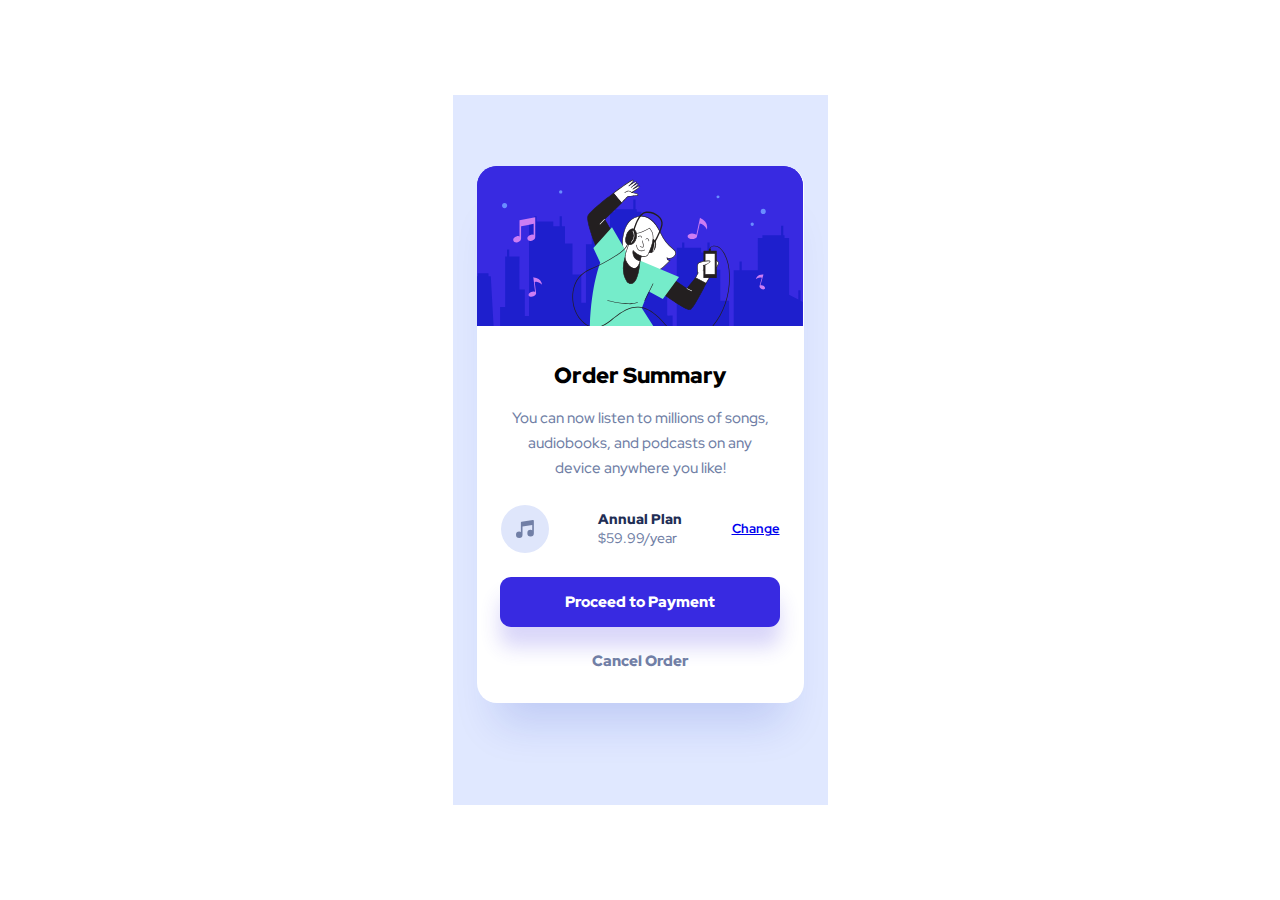
==== order-summery/index.html @ 26d9628e "Add files via upload" ====
<!DOCTYPE html>
<html lang="en">
  <head>
    <meta charset="UTF-8" />
    <meta http-equiv="X-UA-Compatible" content="IE=edge" />
    <meta name="viewport" content="width=device-width, initial-scale=1.0" />
    <!--<link rel="stylesheet" href="styleorder.css" />-->
    <link rel="preconnect" href="https://fonts.googleapis.com" />
    <link rel="preconnect" href="https://fonts.gstatic.com" crossorigin />
    <link
      href="https://fonts.googleapis.com/css2?family=Red+Hat+Display:wght@500;700;900&display=swap"
      rel="stylesheet"
    />

    <link rel="stylesheet" href="styleorder.css" />
    <title>o>rder-summary-component</title>
    <link href="images/favicon-32x32.png" rel="icon" type="image/x-icon" />
  </head>
  <body>
    <section>
      <div class="main-container">
        <img
          class="header-img"
          src="images/illustration-hero.svg"
          alt="hero photo"
        />

        <h1>Order Summary</h1>
        <p>
          You can now listen to millions of songs, audiobooks, and podcasts on
          any device anywhere you like!
        </p>
        <div class="plan-container">
          <img src="images/icon-music.svg" alt="music icon" />
          <div class="annual-plan">
            <h2>Annual Plan</h2>
            <h3>$59.99/year</h3>
          </div>
          <a class="change-link" href="#">Change</a>
        </div>
        <div class="payment-container">
          <a class="payment">Proceed to Payment</a>
        </div>
        <h2 class="order">Cancel Order</h2>
      </div>
    </section>
  </body>
</html>
---- order-summery/styleorder.css ----
* {
  margin: 0;
  padding: 0;
  box-sizing: border-box;
}

html {
  font-size: 62.5%;
}
body {
  font-family: "Red Hat Display";
  font-weight: 500;
  min-height: 100vh;
  display: flex;
  justify-content: center;
  align-items: center;
}

section {
  width: 37.5rem;
  height: 71rem;
  padding: 71px 24px;
  background-color: #e0e8ff;
}
.main-container {
  background-color: #fff;
  border-radius: 2rem;
  box-shadow: 0 4rem 4rem -2rem rgba(13, 48, 189, 0.1518);
}

.header-img {
  max-width: 100%;
  background: #382ae1;
  border-radius: 2rem 2rem 0 0;
}
h1 {
  font-weight: 900;
  font-size: 2.2rem;
  line-height: 2.9rem;
  text-align: center;
  margin: 3.2rem 3.2rem 1.6rem 3.2rem;
}
p {
  font-weight: 500;
  font-size: 1.5rem;
  line-height: 2.5rem;
  color: #717fa6;
  text-align: center;
  margin: 0 3.2rem;
}
.plan-container {
  display: flex;
  justify-content: space-between;
  align-items: center;
  margin: 2.4rem;
}
.plan-container h2 {
  font-weight: 900;
  font-size: 1.4rem;
  line-height: 1.9rem;
  color: #1f2e55;
}
.plan-container h3 {
  font-weight: 500;
  font-size: 1.4rem;
  line-height: 1.9rem;
  color: #717fa6;
}
.change-link {
  font-weight: 700;
  font-size: 1.3rem;
  line-height: 1.7rem;
  text-decoration-line: underline;
}
.payment-container {
  text-align: center;
  margin-bottom: 2.4rem;
}
.payment {
  display: inline-block;
  text-align: center;
  font-weight: 900;
  font-size: 1.5rem;
  line-height: 2rem;
  color: #fff;
  background-color: #382ae1;
  box-shadow: 0px 20px 20px rgba(56, 42, 225, 0.190291);
  padding: 1.5rem 6.5rem;
  border-radius: 1.1rem;
}
.order {
  font-weight: 900;
  font-size: 1.5rem;
  line-height: 2rem;
  color: #717fa6;
  padding-bottom: 3.2rem;
  text-align: center;
}

@media (min-width: 1440px) {
  section {
    width: 144rem;
    height: 90rem;
    padding: 10.2rem 49.5rem 10.1rem 49.5rem;
  }
}
---- order-summery/styleorder.css ----
* {
  margin: 0;
  padding: 0;
  box-sizing: border-box;
}

html {
  font-size: 62.5%;
}
body {
  font-family: "Red Hat Display";
  font-weight: 500;
  min-height: 100vh;
  display: flex;
  justify-content: center;
  align-items: center;
}

section {
  width: 37.5rem;
  height: 71rem;
  padding: 71px 24px;
  background-color: #e0e8ff;
}
.main-container {
  background-color: #fff;
  border-radius: 2rem;
  box-shadow: 0 4rem 4rem -2rem rgba(13, 48, 189, 0.1518);
}

.header-img {
  max-width: 100%;
  background: #382ae1;
  border-radius: 2rem 2rem 0 0;
}
h1 {
  font-weight: 900;
  font-size: 2.2rem;
  line-height: 2.9rem;
  text-align: center;
  margin: 3.2rem 3.2rem 1.6rem 3.2rem;
}
p {
  font-weight: 500;
  font-size: 1.5rem;
  line-height: 2.5rem;
  color: #717fa6;
  text-align: center;
  margin: 0 3.2rem;
}
.plan-container {
  display: flex;
  justify-content: space-between;
  align-items: center;
  margin: 2.4rem;
}
.plan-container h2 {
  font-weight: 900;
  font-size: 1.4rem;
  line-height: 1.9rem;
  color: #1f2e55;
}
.plan-container h3 {
  font-weight: 500;
  font-size: 1.4rem;
  line-height: 1.9rem;
  color: #717fa6;
}
.change-link {
  font-weight: 700;
  font-size: 1.3rem;
  line-height: 1.7rem;
  text-decoration-line: underline;
}
.payment-container {
  text-align: center;
  margin-bottom: 2.4rem;
}
.payment {
  display: inline-block;
  text-align: center;
  font-weight: 900;
  font-size: 1.5rem;
  line-height: 2rem;
  color: #fff;
  background-color: #382ae1;
  box-shadow: 0px 20px 20px rgba(56, 42, 225, 0.190291);
  padding: 1.5rem 6.5rem;
  border-radius: 1.1rem;
}
.order {
  font-weight: 900;
  font-size: 1.5rem;
  line-height: 2rem;
  color: #717fa6;
  padding-bottom: 3.2rem;
  text-align: center;
}

@media (min-width: 1440px) {
  section {
    width: 144rem;
    height: 90rem;
    padding: 10.2rem 49.5rem 10.1rem 49.5rem;
  }
}
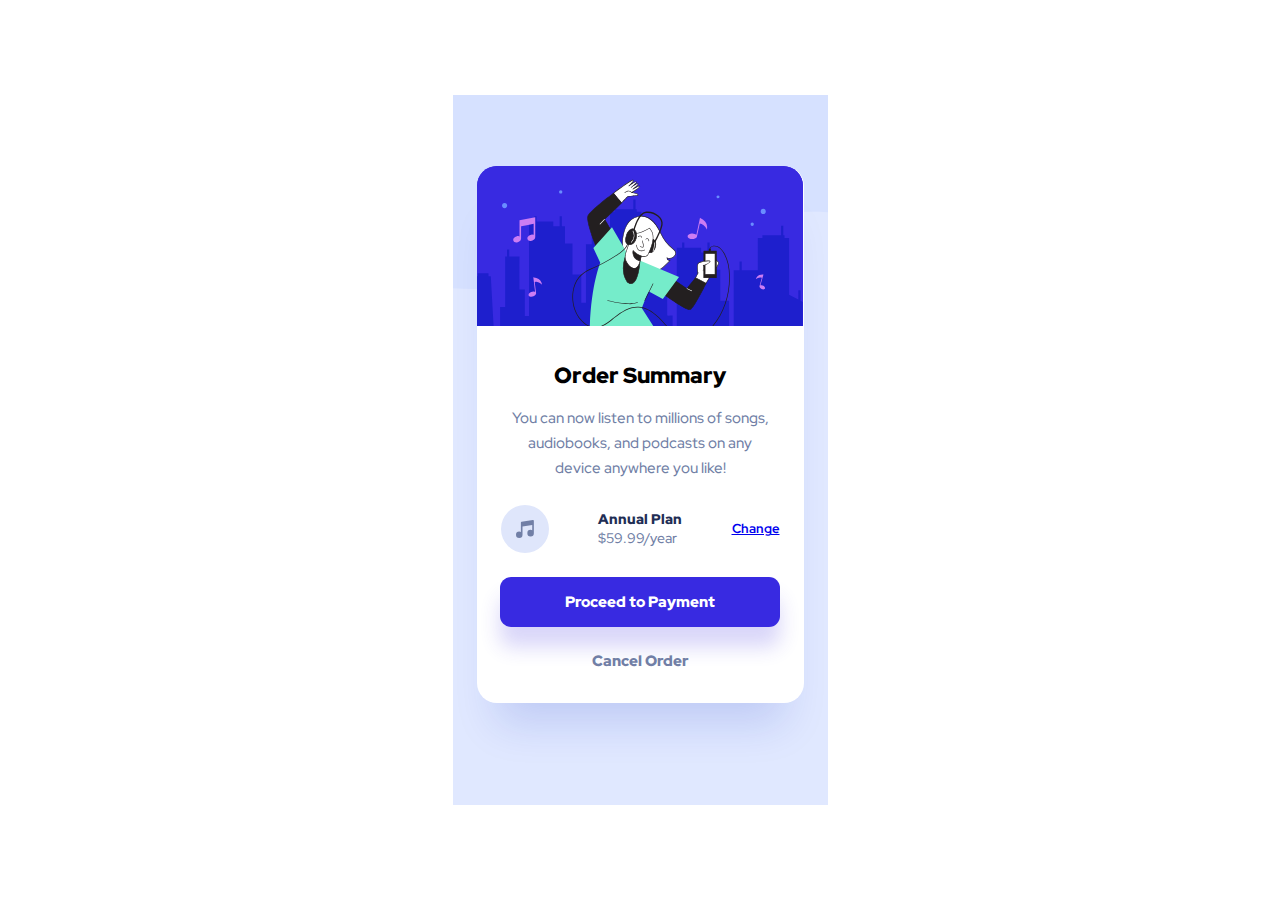
==== commit 575976bf: "Add files via upload" ====
--- a/order-summery/index.html
+++ b/order-summery/index.html
@@ -38,6 +38,7 @@
           </div>
           <a class="change-link" href="#">Change</a>
         </div>
+
         <div class="payment-container">
           <a class="payment">Proceed to Payment</a>
         </div>
--- a/order-summery/styleorder.css
+++ b/order-summery/styleorder.css
@@ -20,7 +20,9 @@
   width: 37.5rem;
   height: 71rem;
   padding: 71px 24px;
-  background-color: #e0e8ff;
+
+  background: rgb(224, 232, 255) url("images/pattern-background-mobile.svg")
+    no-repeat;
 }
 .main-container {
   background-color: #fff;
@@ -72,10 +74,15 @@
   line-height: 1.7rem;
   text-decoration-line: underline;
 }
+.change-link:hover,
+.change-link:active {
+  color: #766cf1;
+}
 .payment-container {
   text-align: center;
   margin-bottom: 2.4rem;
 }
+
 .payment {
   display: inline-block;
   text-align: center;
@@ -87,6 +94,11 @@
   box-shadow: 0px 20px 20px rgba(56, 42, 225, 0.190291);
   padding: 1.5rem 6.5rem;
   border-radius: 1.1rem;
+}
+.payment:hover,
+.payment:active {
+  background: #766cf1;
+  cursor: pointer;
 }
 .order {
   font-weight: 900;
@@ -102,5 +114,29 @@
     width: 144rem;
     height: 90rem;
     padding: 10.2rem 49.5rem 10.1rem 49.5rem;
+    background: url("images/pattern-background-desktop.svg") no-repeat;
+    background-color: rgb(224, 232, 255);
+  }
+  h1 {
+    font-weight: 900;
+    font-size: 2.8rem;
+    line-height: 3.7rem;
+  }
+  p {
+    font-size: 1.6rem;
+    line-height: 2.6rem;
+    margin: 0 4.8rem;
+  }
+  .plan-container {
+    margin: 4.8rem;
+  }
+  .plan-container h2,
+  h3 {
+    font-size: 1.6rem;
+    line-height: 2.1rem;
+  }
+  .change-link {
+    font-size: 1.4rem;
+    line-height: 1.9rem;
   }
 }
--- a/order-summery/styleorder.css
+++ b/order-summery/styleorder.css
@@ -20,7 +20,9 @@
   width: 37.5rem;
   height: 71rem;
   padding: 71px 24px;
-  background-color: #e0e8ff;
+
+  background: rgb(224, 232, 255) url("images/pattern-background-mobile.svg")
+    no-repeat;
 }
 .main-container {
   background-color: #fff;
@@ -72,10 +74,15 @@
   line-height: 1.7rem;
   text-decoration-line: underline;
 }
+.change-link:hover,
+.change-link:active {
+  color: #766cf1;
+}
 .payment-container {
   text-align: center;
   margin-bottom: 2.4rem;
 }
+
 .payment {
   display: inline-block;
   text-align: center;
@@ -87,6 +94,11 @@
   box-shadow: 0px 20px 20px rgba(56, 42, 225, 0.190291);
   padding: 1.5rem 6.5rem;
   border-radius: 1.1rem;
+}
+.payment:hover,
+.payment:active {
+  background: #766cf1;
+  cursor: pointer;
 }
 .order {
   font-weight: 900;
@@ -102,5 +114,29 @@
     width: 144rem;
     height: 90rem;
     padding: 10.2rem 49.5rem 10.1rem 49.5rem;
+    background: url("images/pattern-background-desktop.svg") no-repeat;
+    background-color: rgb(224, 232, 255);
+  }
+  h1 {
+    font-weight: 900;
+    font-size: 2.8rem;
+    line-height: 3.7rem;
+  }
+  p {
+    font-size: 1.6rem;
+    line-height: 2.6rem;
+    margin: 0 4.8rem;
+  }
+  .plan-container {
+    margin: 4.8rem;
+  }
+  .plan-container h2,
+  h3 {
+    font-size: 1.6rem;
+    line-height: 2.1rem;
+  }
+  .change-link {
+    font-size: 1.4rem;
+    line-height: 1.9rem;
   }
 }
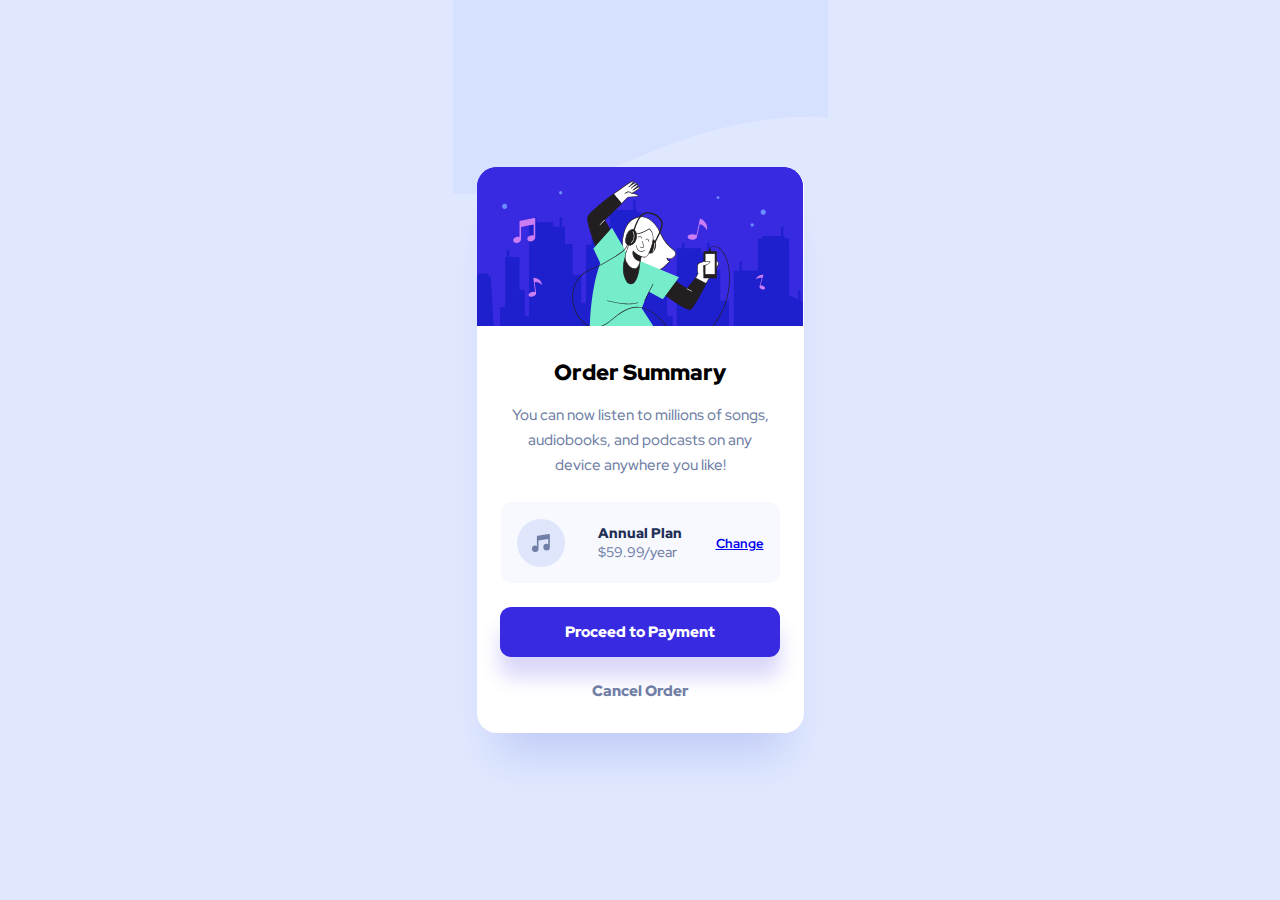
==== commit ade3ce48: "remove section tag and replaced h2 whith a tag at order class" ====
--- a/order-summery/index.html
+++ b/order-summery/index.html
@@ -17,33 +17,31 @@
     <link href="images/favicon-32x32.png" rel="icon" type="image/x-icon" />
   </head>
   <body>
-    <section>
-      <div class="main-container">
-        <img
-          class="header-img"
-          src="images/illustration-hero.svg"
-          alt="hero photo"
-        />
+    <div class="main-container">
+      <img
+        class="header-img"
+        src="images/illustration-hero.svg"
+        alt="hero photo"
+      />
 
-        <h1>Order Summary</h1>
-        <p>
-          You can now listen to millions of songs, audiobooks, and podcasts on
-          any device anywhere you like!
-        </p>
-        <div class="plan-container">
-          <img src="images/icon-music.svg" alt="music icon" />
-          <div class="annual-plan">
-            <h2>Annual Plan</h2>
-            <h3>$59.99/year</h3>
-          </div>
-          <a class="change-link" href="#">Change</a>
+      <h1>Order Summary</h1>
+      <p>
+        You can now listen to millions of songs, audiobooks, and podcasts on any
+        device anywhere you like!
+      </p>
+      <div class="plan-container">
+        <img src="images/icon-music.svg" alt="music icon" />
+        <div class="annual-plan">
+          <h2>Annual Plan</h2>
+          <h3>$59.99/year</h3>
         </div>
+        <a class="change-link" href="#">Change</a>
+      </div>
 
-        <div class="payment-container">
-          <a class="payment">Proceed to Payment</a>
-        </div>
-        <h2 class="order">Cancel Order</h2>
+      <div class="payment-container">
+        <a class="payment">Proceed to Payment</a>
       </div>
-    </section>
+      <a class="order">Cancel Order</a>
+    </div>
   </body>
 </html>
--- a/order-summery/styleorder.css
+++ b/order-summery/styleorder.css
@@ -14,17 +14,15 @@
   display: flex;
   justify-content: center;
   align-items: center;
+  background: rgb(224, 232, 255) url("images/pattern-background-mobile.svg")
+    no-repeat 50% 0;
+}
+img {
+  display: block;
 }
 
-section {
-  width: 37.5rem;
-  height: 71rem;
-  padding: 71px 24px;
-
-  background: rgb(224, 232, 255) url("images/pattern-background-mobile.svg")
-    no-repeat;
-}
 .main-container {
+  width: 32.7rem;
   background-color: #fff;
   border-radius: 2rem;
   box-shadow: 0 4rem 4rem -2rem rgba(13, 48, 189, 0.1518);
@@ -55,6 +53,9 @@
   justify-content: space-between;
   align-items: center;
   margin: 2.4rem;
+  padding: 1.7rem 1.6rem 1.6rem 1.6rem;
+  background: #f7f9ff;
+  border-radius: 11px;
 }
 .plan-container h2 {
   font-weight: 900;
@@ -74,10 +75,7 @@
   line-height: 1.7rem;
   text-decoration-line: underline;
 }
-.change-link:hover,
-.change-link:active {
-  color: #766cf1;
-}
+
 .payment-container {
   text-align: center;
   margin-bottom: 2.4rem;
@@ -101,6 +99,7 @@
   cursor: pointer;
 }
 .order {
+  display: block;
   font-weight: 900;
   font-size: 1.5rem;
   line-height: 2rem;
@@ -110,17 +109,20 @@
 }
 
 @media (min-width: 1440px) {
-  section {
-    width: 144rem;
-    height: 90rem;
-    padding: 10.2rem 49.5rem 10.1rem 49.5rem;
-    background: url("images/pattern-background-desktop.svg") no-repeat;
-    background-color: rgb(224, 232, 255);
+  body {
+    background: rgb(224, 232, 255) url(images/pattern-background-desktop.svg)
+      no-repeat center top;
   }
+
+  .main-container {
+    width: 45rem;
+  }
+
   h1 {
     font-weight: 900;
     font-size: 2.8rem;
     line-height: 3.7rem;
+    margin: 4.5rem 4.8rem 1.7rem 4.8rem;
   }
   p {
     font-size: 1.6rem;
@@ -128,10 +130,11 @@
     margin: 0 4.8rem;
   }
   .plan-container {
-    margin: 4.8rem;
+    padding: 2.5rem 2.4rem;
+    margin: 2rem 4.8rem 3.2rem 4.8rem;
   }
   .plan-container h2,
-  h3 {
+  .plan-container h3 {
     font-size: 1.6rem;
     line-height: 2.1rem;
   }
@@ -139,4 +142,18 @@
     font-size: 1.4rem;
     line-height: 1.9rem;
   }
+  .change-link:hover,
+  .change-link:active {
+    color: #766cf1;
+    text-decoration: none;
+  }
+  .payment-container {
+    margin-bottom: 3.2rem;
+  }
+  .payment {
+    padding: 1.5rem 10.2rem;
+  }
+  .order {
+    padding-bottom: 4.8rem;
+  }
 }
--- a/order-summery/styleorder.css
+++ b/order-summery/styleorder.css
@@ -14,17 +14,15 @@
   display: flex;
   justify-content: center;
   align-items: center;
+  background: rgb(224, 232, 255) url("images/pattern-background-mobile.svg")
+    no-repeat 50% 0;
+}
+img {
+  display: block;
 }
 
-section {
-  width: 37.5rem;
-  height: 71rem;
-  padding: 71px 24px;
-
-  background: rgb(224, 232, 255) url("images/pattern-background-mobile.svg")
-    no-repeat;
-}
 .main-container {
+  width: 32.7rem;
   background-color: #fff;
   border-radius: 2rem;
   box-shadow: 0 4rem 4rem -2rem rgba(13, 48, 189, 0.1518);
@@ -55,6 +53,9 @@
   justify-content: space-between;
   align-items: center;
   margin: 2.4rem;
+  padding: 1.7rem 1.6rem 1.6rem 1.6rem;
+  background: #f7f9ff;
+  border-radius: 11px;
 }
 .plan-container h2 {
   font-weight: 900;
@@ -74,10 +75,7 @@
   line-height: 1.7rem;
   text-decoration-line: underline;
 }
-.change-link:hover,
-.change-link:active {
-  color: #766cf1;
-}
+
 .payment-container {
   text-align: center;
   margin-bottom: 2.4rem;
@@ -101,6 +99,7 @@
   cursor: pointer;
 }
 .order {
+  display: block;
   font-weight: 900;
   font-size: 1.5rem;
   line-height: 2rem;
@@ -110,17 +109,20 @@
 }
 
 @media (min-width: 1440px) {
-  section {
-    width: 144rem;
-    height: 90rem;
-    padding: 10.2rem 49.5rem 10.1rem 49.5rem;
-    background: url("images/pattern-background-desktop.svg") no-repeat;
-    background-color: rgb(224, 232, 255);
+  body {
+    background: rgb(224, 232, 255) url(images/pattern-background-desktop.svg)
+      no-repeat center top;
   }
+
+  .main-container {
+    width: 45rem;
+  }
+
   h1 {
     font-weight: 900;
     font-size: 2.8rem;
     line-height: 3.7rem;
+    margin: 4.5rem 4.8rem 1.7rem 4.8rem;
   }
   p {
     font-size: 1.6rem;
@@ -128,10 +130,11 @@
     margin: 0 4.8rem;
   }
   .plan-container {
-    margin: 4.8rem;
+    padding: 2.5rem 2.4rem;
+    margin: 2rem 4.8rem 3.2rem 4.8rem;
   }
   .plan-container h2,
-  h3 {
+  .plan-container h3 {
     font-size: 1.6rem;
     line-height: 2.1rem;
   }
@@ -139,4 +142,18 @@
     font-size: 1.4rem;
     line-height: 1.9rem;
   }
+  .change-link:hover,
+  .change-link:active {
+    color: #766cf1;
+    text-decoration: none;
+  }
+  .payment-container {
+    margin-bottom: 3.2rem;
+  }
+  .payment {
+    padding: 1.5rem 10.2rem;
+  }
+  .order {
+    padding-bottom: 4.8rem;
+  }
 }
